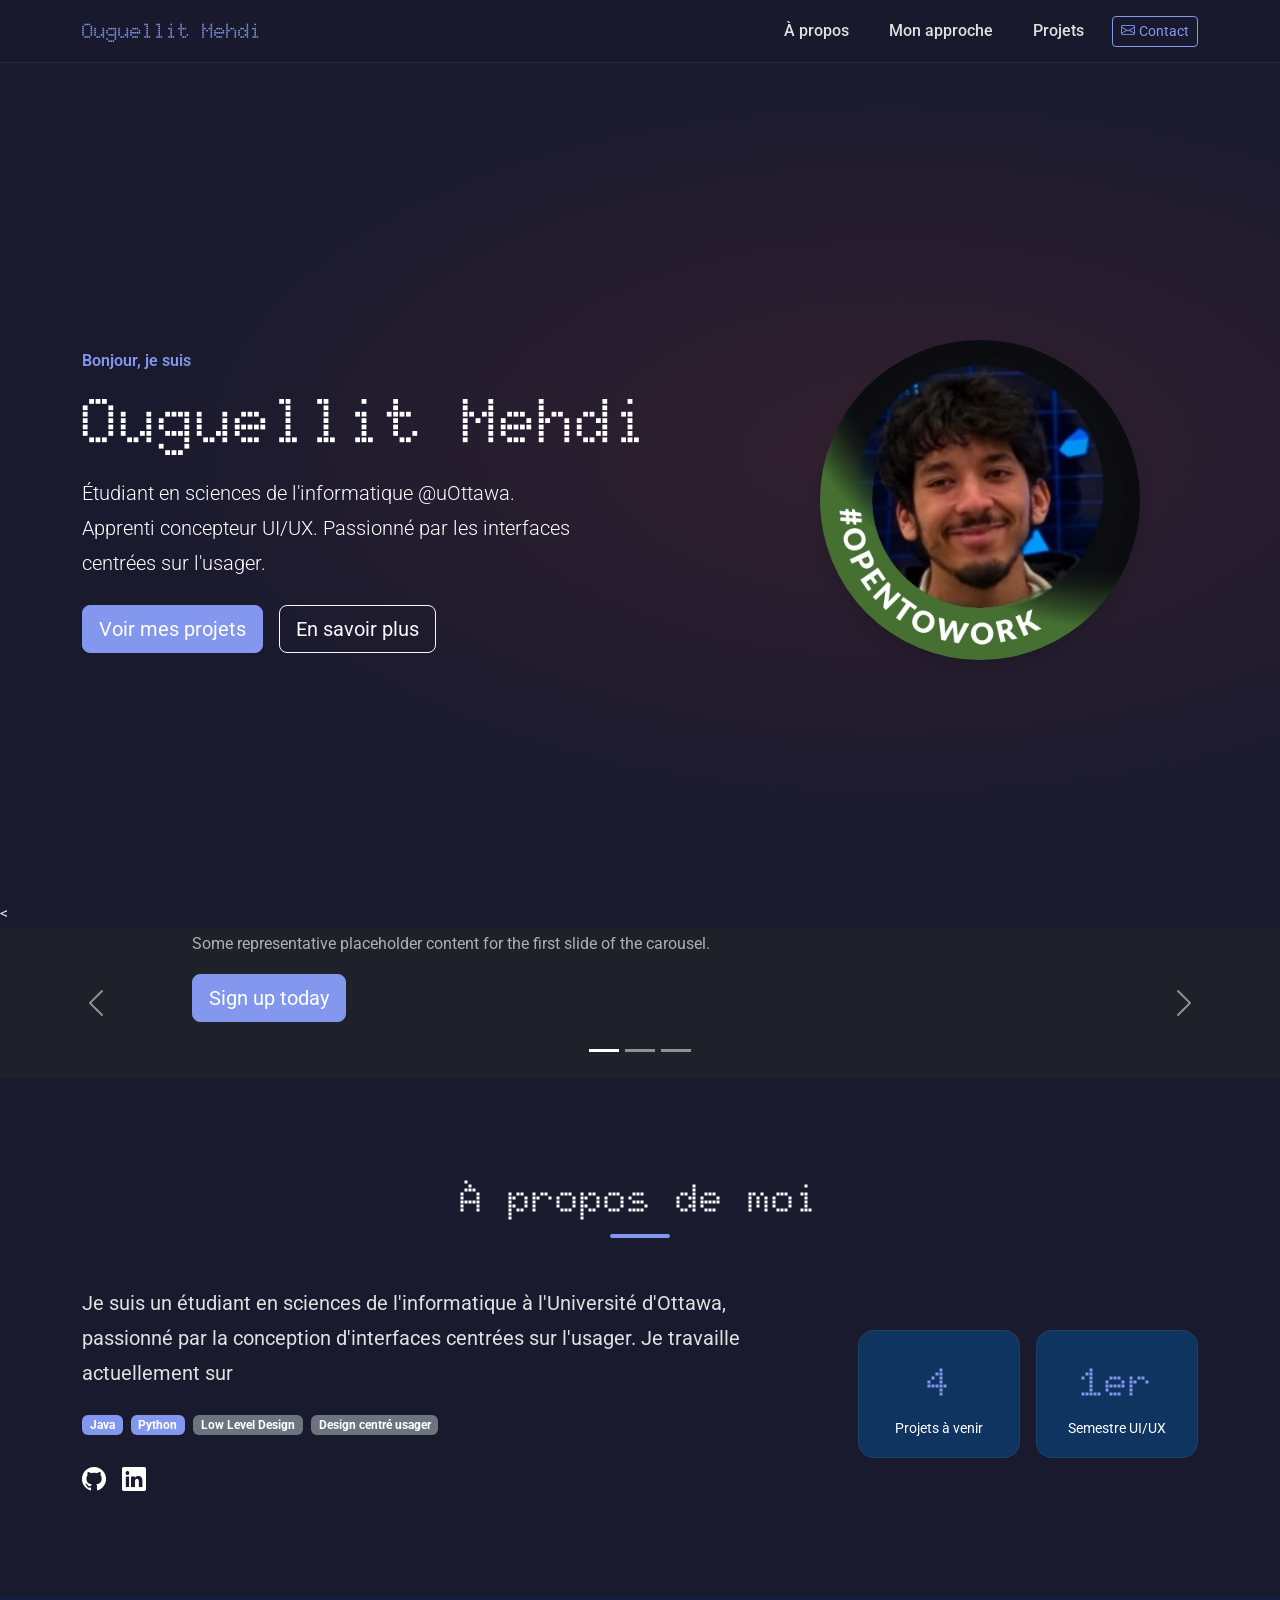
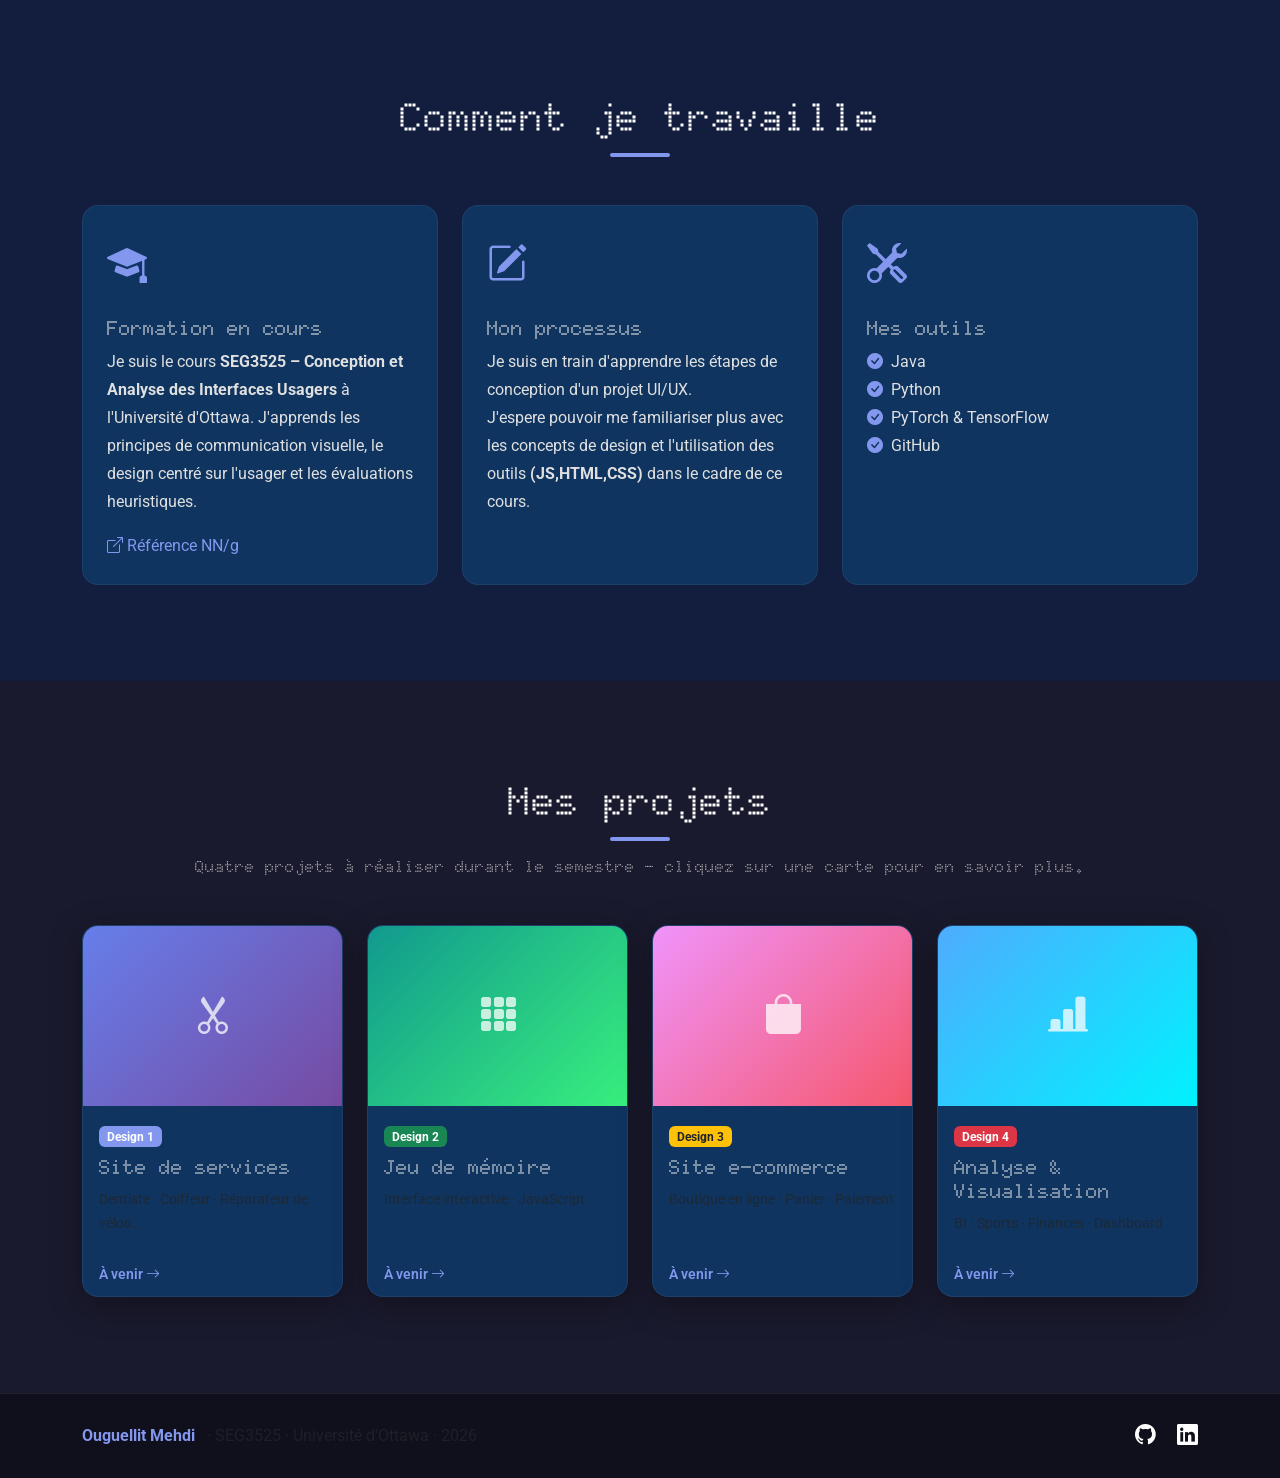
==== 01_structure.html @ 89c8e0b2 "Devoir 1 done" ====
<!DOCTYPE html>
<!--
  SEG3525 – Devoir 1 · Portfolio
-->
<html lang="fr">
<head>
  <meta charset="UTF-8" />
  <meta name="viewport" content="width=device-width, initial-scale=1" />
  <title>Portfolio – Ouguellit Mehdi</title>

  <!-- ── Bootstrap 5.3 CSS ─────────────────────────────────────────── -->
  <link
    href="https://cdn.jsdelivr.net/npm/bootstrap@5.3.3/dist/css/bootstrap.min.css"
    rel="stylesheet"
  />

  <!-- ── Bootstrap Icons ──────────────────────────────────────────── -->
  <link
    rel="stylesheet"
    href="https://cdn.jsdelivr.net/npm/bootstrap-icons@1.11.3/font/bootstrap-icons.min.css"
  />

  <!-- ── Google Fonts ─────────────────────────────────────────────── -->
  <link rel="preconnect" href="https://fonts.googleapis.com" />
  <link rel="preconnect" href="https://fonts.gstatic.com" crossorigin />
  <link
    href="https://fonts.googleapis.com/css2?family=Poppins:wght@400;600;700&family=Inter:wght@300;400;500&display=swap"
    rel="stylesheet"
  />
  <link href="https://fonts.googleapis.com/css2?family=Jersey+10&display=swap" rel="stylesheet">
  <link href='https://fonts.googleapis.com/css?family=Roboto' rel='stylesheet'>
  <link href="https://fonts.googleapis.com/css2?family=Doto:wght@100..900&family=Space+Mono:ital,wght@0,400;0,700;1,400;1,700&display=swap" rel="stylesheet">

  <!-- ── Votre CSS personnalisé ───────────────────────────────────── -->
  <link rel="stylesheet" href="css/02_style.css" />
</head>

<body>

  <!-- ════════════════════════════════════════════════════════════════
       NAVIGATION
       • fixed-top = reste visible en scrollant
       • navbar-expand-lg = menu hamburger sur mobile
       • Les href="#section-id" font défiler la page
  ═══════════════════════════════════════════════════════════════════ -->
  <nav class="navbar navbar-expand-lg fixed-top" id="main-nav">
    <div class="container">
      <!-- Nom / Logo -->
      <a class="navbar-brand fw-bold" href="#hero">Ouguellit Mehdi</a>

      <!-- Bouton hamburger (mobile) -->
      <button
        class="navbar-toggler"
        type="button"
        data-bs-toggle="collapse"
        data-bs-target="#navMenu"
        aria-controls="navMenu"
        aria-expanded="false"
        aria-label="Ouvrir le menu"
      >
        <span class="navbar-toggler-icon"></span>
      </button>

      <!-- Liens de navigation -->
      <div class="collapse navbar-collapse" id="navMenu">
  <ul class="navbar-nav ms-auto align-items-center gap-3"> 
    <li class="nav-item"><a class="nav-link" href="#about">À propos</a></li>
    <li class="nav-item"><a class="nav-link" href="#work">Mon approche</a></li>
    <li class="nav-item"><a class="nav-link" href="#cases">Projets</a></li>

    <li class="nav-item">
      <a class="btn btn-outline-primary btn-sm" href="mailto:mougu007@uottawa.ca">
        <i class="bi bi-envelope me-1"></i>Contact
      </a>
    </li>
  </ul>
</div>

    </div>
  </nav>

  <!-- ════════════════════════════════════════════════════════════════
       SECTION HÉRO  (#hero)
       • min-vh-100 = prend tout l'écran au chargement
       • Remplacez le texte et adaptez la couleur de fond dans style.css
  ═══════════════════════════════════════════════════════════════════ -->
  
  <section id="hero" class="min-vh-100 d-flex align-items-center">
    <div class="container">
      <div class="row align-items-center g-5">

        <!-- Texte de présentation -->
        <div class="col-lg-7">
          <p class="text-primary fw-semibold mb-2">Bonjour, je suis</p>
          <h1 class="display-3 fw-bold mb-3">Ouguellit Mehdi</h1>
          <p class="lead mb-4">
            Étudiant en sciences de l'informatique @uOttawa.<br>
            Apprenti concepteur UI/UX.
            Passionné par les interfaces centrées sur l'usager.
          </p>
          <div class="d-flex flex-wrap gap-3">
            <a href="#cases" class="btn btn-primary btn-lg">Voir mes projets</a>
            <a href="#about" class="btn btn-outline-light btn-lg">En savoir plus</a>
          </div>
        </div>

        <!-- Photo (optionnelle) -->
        <div class="col-lg-5 text-center">
          <!--
            Si vous avez une photo :
              <img src="images/photo.jpg" alt="Photo de [Votre Nom]"
                   class="img-fluid rounded-circle shadow" style="max-width:320px">
            Sinon supprimez ce bloc ou remplacez par une illustration.
          -->
          <img src="images/med.jpeg" alt="Photo de Mehdi"
                   class="img-fluid rounded-circle shadow" style="max-width:320px">

        </div>

      </div>
    </div>
  </section>
  <<div id="myCarousel" class="carousel slide mb-6" data-bs-ride="carousel"> <div class="carousel-indicators"> <button type="button" data-bs-target="#myCarousel" data-bs-slide-to="0" class="active" aria-label="Slide 1" aria-current="true"></button> <button type="button" data-bs-target="#myCarousel" data-bs-slide-to="1" aria-label="Slide 2" class=""></button> <button type="button" data-bs-target="#myCarousel" data-bs-slide-to="2" aria-label="Slide 3" class=""></button> </div> <div class="carousel-inner"> <div class="carousel-item active"> <svg aria-hidden="true" class="bd-placeholder-img " height="100%" preserveAspectRatio="xMidYMid slice" width="100%" xmlns="http://www.w3.org/2000/svg"><rect width="100%" height="100%" fill="var(--bs-secondary-color)"></rect></svg> <div class="container"> <div class="carousel-caption text-start"> <h1>Example headline.</h1> <p class="opacity-75">Some representative placeholder content for the first slide of the carousel.</p> <p><a class="btn btn-lg btn-primary" href="#">Sign up today</a></p> </div> </div> </div> <div class="carousel-item"> <svg aria-hidden="true" class="bd-placeholder-img " height="100%" preserveAspectRatio="xMidYMid slice" width="100%" xmlns="http://www.w3.org/2000/svg"><rect width="100%" height="100%" fill="var(--bs-secondary-color)"></rect></svg> <div class="container"> <div class="carousel-caption"> <h1>Another example headline.</h1> <p>Some representative placeholder content for the second slide of the carousel.</p> <p><a class="btn btn-lg btn-primary" href="#">Learn more</a></p> </div> </div> </div> <div class="carousel-item"> <svg aria-hidden="true" class="bd-placeholder-img " height="100%" preserveAspectRatio="xMidYMid slice" width="100%" xmlns="http://www.w3.org/2000/svg"><rect width="100%" height="100%" fill="var(--bs-secondary-color)"></rect></svg> <div class="container"> <div class="carousel-caption text-end"> <h1>One more for good measure.</h1> <p>Some representative placeholder content for the third slide of this carousel.</p> <p><a class="btn btn-lg btn-primary" href="#">Browse gallery</a></p> </div> </div> </div> </div> <button class="carousel-control-prev" type="button" data-bs-target="#myCarousel" data-bs-slide="prev"> <span class="carousel-control-prev-icon" aria-hidden="true"></span> <span class="visually-hidden">Previous</span> </button> <button class="carousel-control-next" type="button" data-bs-target="#myCarousel" data-bs-slide="next"> <span class="carousel-control-next-icon" aria-hidden="true"></span> <span class="visually-hidden">Next</span> </button> </div>

  <!-- ════════════════════════════════════════════════════════════════
       SECTION À PROPOS  (#about)
       Exigence du devoir : Qui vous êtes, ce que vous aimez.
  ═══════════════════════════════════════════════════════════════════ -->
  <section id="about" class="py-section">
    <div class="container">

      <!-- En-tête de section -->
      <div class="section-header text-center mb-5">
        <h2 class="section-title">À propos de moi</h2>
        <div class="section-divider mx-auto"></div>
      </div>

      <div class="row align-items-center g-5">

        <!-- Texte -->
        <div class="col-lg-8">
          <p class="fs-5 mb-4">
            Je suis un étudiant en sciences de l'informatique à l'Université d'Ottawa,
            passionné par la conception d'interfaces centrées sur l'usager.
            Je travaille actuellement sur 
          </p>

          <!-- Compétences ou hobbies sous forme de badges -->
          <div class="d-flex flex-wrap gap-2 mb-4">
            <span class="badge bg-primary">Java</span>
            <span class="badge bg-primary">Python</span>
            <span class="badge bg-secondary">Low Level Design</span>
            <span class="badge bg-secondary">Design centré usager</span>
            <!-- Ajoutez vos propres compétences -->
          </div>

          <!-- Liens sociaux (optionnel) -->
          <div class="d-flex gap-3">
            <a href="https://github.com/Lyfrano" class="social-link" target="_blank" rel="noopener">
              <i class="bi bi-github fs-4"></i>
            </a>
            <a href="https://linkedin.com/in/mehdi-ouguellit-a7398035b/" class="social-link" target="_blank" rel="noopener">
              <i class="bi bi-linkedin fs-4"></i>
            </a>
          </div>
        </div>

        <!-- Statistiques rapides -->
        <div class="col-lg-4">
          <div class="row g-3">
            <div class="col-6">
              <div class="stat-card text-center p-3">
                <div class="stat-number">4</div>
                <div class="stat-label">Projets à venir</div>
              </div>
            </div>
            <div class="col-6">
              <div class="stat-card text-center p-3">
                <div class="stat-number">1er</div>
                <div class="stat-label">Semestre UI/UX</div>
              </div>
            </div>
          </div>
        </div>

      </div>
    </div>
  </section>

  <!-- ════════════════════════════════════════════════════════════════
       SECTION COMMENT JE TRAVAILLE  (#work)
       Exigence du devoir : votre façon de travailler / votre formation.
  ═══════════════════════════════════════════════════════════════════ -->
  <section id="work" class="py-section bg-section-alt">
    <div class="container">

      <div class="section-header text-center mb-5">
        <h2 class="section-title">Comment je travaille</h2>
        <div class="section-divider mx-auto"></div>
      </div>

      <div class="row g-4">

        <!-- Carte 1 – Formation actuelle -->
        <div class="col-md-4">
          <div class="feature-card h-100 p-4">
            <div class="feature-icon mb-3">
              <i class="bi bi-mortarboard-fill fs-1 text-primary"></i>
            </div>
            <h3 class="h5 fw-bold">Formation en cours</h3>
            <p>
              Je suis le cours
              <strong>SEG3525 – Conception et Analyse des Interfaces Usagers</strong>
              à l'Université d'Ottawa.
              J'apprends les principes de communication visuelle, le design centré
              sur l'usager et les évaluations heuristiques.
            </p>
            <a href="https://www.nngroup.com" target="_blank" rel="noopener"
               class="text-primary text-decoration-none">
              <i class="bi bi-box-arrow-up-right me-1"></i>Référence NN/g
            </a>
          </div>
        </div>

        <!-- Carte 2 – Processus de conception -->
        <div class="col-md-4">
          <div class="feature-card h-100 p-4">
            <div class="feature-icon mb-3">
              <i class="bi bi-pencil-square fs-1 text-primary"></i>
            </div>
            <h3 class="h5 fw-bold">Mon processus</h3>
            <p>
              Je suis en train d'apprendre les étapes de conception d'un projet UI/UX. <br>
              J'espere pouvoir me familiariser plus avec les concepts de design et l'utilisation des outils 
              <strong>(JS,HTML,CSS)</strong>
              dans le cadre de ce cours.
            </p>
          </div>
        </div>

        <!-- Carte 3 – Outils -->
        <div class="col-md-4">
          <div class="feature-card h-100 p-4">
            <div class="feature-icon mb-3">
              <i class="bi bi-tools fs-1 text-primary"></i>
            </div>
            <h3 class="h5 fw-bold">Mes outils</h3>
            <ul class="list-unstyled">
              <li><i class="bi bi-check-circle-fill text-primary me-2"></i>Java</li>
              <li><i class="bi bi-check-circle-fill text-primary me-2"></i>Python</li>
              <li><i class="bi bi-check-circle-fill text-primary me-2"></i>PyTorch & TensorFlow</li>
              <li><i class="bi bi-check-circle-fill text-primary me-2"></i>GitHub</li>
              <!-- Ajoutez vos propres outils -->
            </ul>
          </div>
        </div>

      </div>
    </div>
  </section>

  <!-- ════════════════════════════════════════════════════════════════
       SECTION 4 ÉTUDES DE CAS  (#cases)
       Exigence du devoir : 4 images cliquables → pages placeholder
  ═══════════════════════════════════════════════════════════════════ -->
  <section id="cases" class="py-section">
    <div class="container">

      <div class="section-header text-center mb-5">
        <h2 class="section-title">Mes projets</h2>
        <div class="section-divider mx-auto"></div>
        <h3 class="h6 mt-3">
          Quatre projets à réaliser durant le semestre —
          cliquez sur une carte pour en savoir plus.
        </h3>
      </div>

      <div class="row g-4">

        <!-- ── Projet 1 : Site de services ── -->
        <div class="col-sm-6 col-xl-3">
          <a href="pages/projet1.html" class="text-decoration-none">
            <div class="case-card card h-100">
              <div class="card-img-wrapper">
                <!--
                  Remplacez src par votre vraie image.
                  Pour l'instant : placeholder coloré.
                -->
                <div class="card-placeholder bg-gradient-1 d-flex align-items-center justify-content-center">
                  <i class="bi bi-scissors fs-1 text-white opacity-75"></i>
                </div>
              </div>
              <div class="card-body">
                <span class="badge bg-primary mb-2">Design 1</span>
                <h5 class="card-title">Site de services</h5>
                <p class="card-text text-muted small">
                  Dentiste · Coiffeur · Réparateur de vélos…
                </p>
              </div>
              <div class="card-footer border-0 bg-transparent">
                <span class="text-primary small fw-semibold">
                  À venir <i class="bi bi-arrow-right"></i>
                </span>
              </div>
            </div>
          </a>
        </div>

        <!-- ── Projet 2 : Jeu de mémoire ── -->
        <div class="col-sm-6 col-xl-3">
          <a href="pages/projet2.html" class="text-decoration-none">
            <div class="case-card card h-100">
              <div class="card-img-wrapper">
                <div class="card-placeholder bg-gradient-2 d-flex align-items-center justify-content-center">
                  <i class="bi bi-grid-3x3-gap-fill fs-1 text-white opacity-75"></i>
                </div>
              </div>
              <div class="card-body">
                <span class="badge bg-success mb-2">Design 2</span>
                <h5 class="card-title">Jeu de mémoire</h5>
                <p class="card-text text-muted small">
                  Interface interactive · JavaScript
                </p>
              </div>
              <div class="card-footer border-0 bg-transparent">
                <span class="text-primary small fw-semibold">
                  À venir <i class="bi bi-arrow-right"></i>
                </span>
              </div>
            </div>
          </a>
        </div>

        <!-- ── Projet 3 : E-commerce ── -->
        <div class="col-sm-6 col-xl-3">
          <a href="pages/projet3.html" class="text-decoration-none">
            <div class="case-card card h-100">
              <div class="card-img-wrapper">
                <div class="card-placeholder bg-gradient-3 d-flex align-items-center justify-content-center">
                  <i class="bi bi-bag-fill fs-1 text-white opacity-75"></i>
                </div>
              </div>
              <div class="card-body">
                <span class="badge bg-warning text-dark mb-2">Design 3</span>
                <h5 class="card-title">Site e-commerce</h5>
                <p class="card-text text-muted small">
                  Boutique en ligne · Panier · Paiement
                </p>
              </div>
              <div class="card-footer border-0 bg-transparent">
                <span class="text-primary small fw-semibold">
                  À venir <i class="bi bi-arrow-right"></i>
                </span>
              </div>
            </div>
          </a>
        </div>

        <!-- ── Projet 4 : Analyse / BI ── -->
        <div class="col-sm-6 col-xl-3">
          <a href="pages/projet4.html" class="text-decoration-none">
            <div class="case-card card h-100">
              <div class="card-img-wrapper">
                <div class="card-placeholder bg-gradient-4 d-flex align-items-center justify-content-center">
                  <i class="bi bi-bar-chart-line-fill fs-1 text-white opacity-75"></i>
                </div>
              </div>
              <div class="card-body">
                <span class="badge bg-danger mb-2">Design 4</span>
                <h5 class="card-title">Analyse & Visualisation</h5>
                <p class="card-text text-muted small">
                  BI · Sports · Finances · Dashboard
                </p>
              </div>
              <div class="card-footer border-0 bg-transparent">
                <span class="text-primary small fw-semibold">
                  À venir <i class="bi bi-arrow-right"></i>
                </span>
              </div>
            </div>
          </a>
        </div>

      </div>
    </div>
  </section>

  <!-- ════════════════════════════════════════════════════════════════
       FOOTER
  ═══════════════════════════════════════════════════════════════════ -->
  <footer class="py-4">
    <div class="container">
      <div class="row align-items-center">
        <div class="col-md-6 text-center text-md-start mb-3 mb-md-0">
          <span class="fw-bold text-primary">Ouguellit Mehdi</span>
          <span class="text-muted ms-2">· SEG3525 · Université d'Ottawa · 2026</span>
        </div>
        <div class="col-md-6 text-center text-md-end">
          <a href="https://github.com/Lyfrano" class="social-link me-3" target="_blank" rel="noopener">
            <i class="bi bi-github"></i>
          </a>
          <a href="https://linkedin.com/in/mehdi-ouguellit-a7398035b" class="social-link" target="_blank" rel="noopener">
            <i class="bi bi-linkedin"></i>
          </a>
        </div>
      </div>
    </div>
  </footer>

  <!-- ── Bootstrap JS (nécessaire pour la navbar mobile) ─────────── -->
  <script
    src="https://cdn.jsdelivr.net/npm/bootstrap@5.3.3/dist/js/bootstrap.bundle.min.js"
  ></script>

  <!-- ── Votre JS personnalisé ─────────────────────────────────────── -->
  <script src="js/07_main.js"></script>
---- css/02_style.css ----
/*
  SEG3525 – Devoir 1 · Portfolio
  FICHIER 02 : CSS personnalisé
  ──────────────────────────────────────────────────────────────────
  Ce fichier complète Bootstrap.  Il utilise des variables CSS
  (custom properties) pour faciliter la personnalisation du thème.

  COMMENT PERSONNALISER :
  1. Changez les valeurs dans :root (couleurs, polices, espacements).
  2. Ne modifiez pas les commentaires de section — ils vous guident.
  3. Regardez le résultat dans le navigateur (F5 pour rafraîchir).
*/

/* ══════════════════════════════════════════════════════════════════
   1. VARIABLES DE THÈME  (modifiez ici pour changer tout le site)
══════════════════════════════════════════════════════════════════ */
:root {
  /* ── Couleurs principales ── */
  --color-primary:      #8297ed;   /* Accent / CTA – rouge-orange vif     */
  --color-primary-dark: #ec7883;   /* Survol des boutons primaires          */
  --color-dark:         #1A1A2E;   /* Fond général – navy profond           */
  --color-dark-alt:     #00276a49;   /* Fond sections alternées               */
  --color-card:         #0F3460;   /* Fond des cartes                       */

  /* ── Couleurs de texte ── */
  --color-text:         #E0E0E0;   /* Corps de texte principal              */
  --color-text-muted:   #ffffff;   /* Texte secondaire / légendes           */
  --color-heading:      #FFFFFF;   /* Titres h1–h4                          */

  /* ── Typographie ── */
  --font-heading: "Doto", sans-serif;  /* Titres et sous-titres          */
  --font-body:    "Roboto";  /* Corps de texte                  */
  --font-size-base: 1rem;                 /* 16px par défaut                 */
  --line-height:    1.75;                 /* Hauteur de ligne lisible        */

  /* ── Espacements des sections ── */
  --section-padding: 6rem 0;

  /* ── Bords arrondis ── */
  --border-radius-card: 1rem;
  --border-radius-btn:  0.5rem;

  /* ── Ombres ── */
  --shadow-card: 0 8px 32px rgba(0, 0, 0, 0.35);
  --shadow-hover: 0 16px 48px rgba(233, 79, 55, 0.25);

  /* ── Transitions ── */
  --transition: all 0.3s ease;
}


/* ══════════════════════════════════════════════════════════════════
   2. RESET & BASE
══════════════════════════════════════════════════════════════════ */
*, *::before, *::after {
  box-sizing: border-box;
  margin: 0;
  padding: 0;
}

html {
  scroll-behavior: smooth;          /* Défilement doux pour les ancres     */
  font-size: var(--font-size-base);
}

body {
  font-family: var(--font-body);
  background-color: var(--color-dark);
  color: var(--color-text);
  line-height: var(--line-height);
  overflow-x: hidden;               /* Évite le défilement horizontal      */
}

/* Surcharge de la couleur primaire Bootstrap */
.text-primary   { color: var(--color-primary) !important; }
.bg-primary     { background-color: var(--color-primary) !important; }
.btn-primary    { background-color: var(--color-primary);
                  border-color: var(--color-primary); }
.btn-primary:hover { background-color: var(--color-primary-dark);
                     border-color: var(--color-primary-dark); }
.btn-outline-primary { color: var(--color-primary);
                       border-color: var(--color-primary); }
.btn-outline-primary:hover { background-color: var(--color-primary);
                              color: #fff; }


/* ══════════════════════════════════════════════════════════════════
   3. TYPOGRAPHIE
══════════════════════════════════════════════════════════════════ */
h1, h2, h3, h4, h5, h6 {
  font-family: var(--font-heading);
  color: var(--color-heading);
  line-height: 1.2;
}

/*
  Hiérarchie visuelle des tailles (principe du cours) :
  h1 → 3.5rem  ·  h2 → 2.5rem  ·  h3 → 1.75rem  ·  h4 → 1.25rem
*/
h1 { font-size: clamp(2rem, 5vw, 3.5rem); }
h2 { font-size: clamp(1.75rem, 3.5vw, 2.5rem); }
h3 { font-size: 1.5rem; }

p { color: var(--color-text); }

a {
  color: var(--color-primary);
  text-decoration: none;
  transition: var(--transition);
}
a:hover { color: var(--color-primary-dark); }


/* ══════════════════════════════════════════════════════════════════
   4. NAVIGATION
══════════════════════════════════════════════════════════════════ */
#main-nav {
  background: rgba(26, 26, 46, 0.95);
  backdrop-filter: blur(12px);
  -webkit-backdrop-filter: blur(12px);
  border-bottom: 1px solid rgba(255, 255, 255, 0.07);
  transition: var(--transition);
}

/* Navbar transparente sur la section héro, opaque au défilement */
#main-nav.scrolled {
  background: rgba(26, 26, 46, 1);
  box-shadow: 0 4px 20px rgba(0, 0, 0, 0.4);
}

.navbar-brand {
  color: var(--color-primary) !important;
  font-family: var(--font-heading);
  font-weight: 700;
  font-size: 1.3rem;
}

.nav-link {
  color: var(--color-text) !important;
  font-weight: 500;
  padding: 0.5rem 0.75rem !important;
  transition: var(--transition);
}
.nav-link:hover,
.nav-link.active {
  color: var(--color-primary) !important;
}

.navbar-toggler { border-color: rgba(255,255,255,0.2); }
.navbar-toggler-icon {
  filter: invert(1) brightness(0.8);
}


/* ══════════════════════════════════════════════════════════════════
   5. HÉROS
══════════════════════════════════════════════════════════════════ */
#hero {
  padding-top: 100px;  /* Espace pour la navbar fixed */
  min-height: 100vh;
  background: radial-gradient(ellipse at 70% 50%, rgba(233,79,55,0.12) 0%, transparent 60%),
              var(--color-dark);
}

#hero h1 { font-size: clamp(2.5rem, 6vw, 4rem); }

#hero .lead {
  font-size: clamp(1rem, 2vw, 1.25rem);
  color: var(--color-text-muted);
  max-width: 560px;
}

/* Avatar placeholder (si pas de photo) */
.hero-avatar {
  width: 280px;
  height: 280px;
  border-radius: 50%;
  background: rgba(233,79,55,0.08);
  display: flex;
  align-items: center;
  justify-content: center;
  border: 2px solid rgba(233,79,55,0.2);
}


/* ══════════════════════════════════════════════════════════════════
   6. SECTIONS – en-têtes et rythme
══════════════════════════════════════════════════════════════════ */
.py-section { padding: var(--section-padding); }

.bg-section-alt { background-color: var(--color-dark-alt); }

.section-title {
  font-family: var(--font-heading);
  font-weight: 700;
}

/* Ligne décorative sous les titres de section */
.section-divider {
  width: 60px;
  height: 4px;
  background: var(--color-primary);
  border-radius: 2px;
  margin-top: 0.75rem;
}


/* ══════════════════════════════════════════════════════════════════
   7. STATISTIQUES (section À propos)
══════════════════════════════════════════════════════════════════ */
.stat-card {
  background: var(--color-card);
  border-radius: var(--border-radius-card);
  border: 1px solid rgba(255,255,255,0.06);
}

.stat-number {
  font-family: var(--font-heading);
  font-size: 2.5rem;
  font-weight: 700;
  color: var(--color-primary);
}

.stat-label {
  font-size: 0.85rem;
  color: var(--color-text-muted);
}


/* ══════════════════════════════════════════════════════════════════
   8. CARTES DE FONCTIONNALITÉS (section Comment je travaille)
══════════════════════════════════════════════════════════════════ */
.feature-card {
  background: var(--color-card);
  border: 1px solid rgba(255,255,255,0.06);
  border-radius: var(--border-radius-card);
  transition: var(--transition);
}

.feature-card:hover {
  transform: translateY(-6px);
  box-shadow: var(--shadow-hover);
  border-color: rgba(233,79,55,0.3);
}

.feature-icon { color: var(--color-primary); }


/* ══════════════════════════════════════════════════════════════════
   9. CARTES DES ÉTUDES DE CAS
══════════════════════════════════════════════════════════════════ */
.case-card {
  background: var(--color-card);
  border: 1px solid rgba(255,255,255,0.06);
  border-radius: var(--border-radius-card);
  overflow: hidden;
  transition: var(--transition);
  box-shadow: var(--shadow-card);
  color: var(--color-text);
}

.case-card:hover {
  transform: translateY(-8px);
  box-shadow: var(--shadow-hover);
  border-color: rgba(233,79,55,0.4);
}

/* Image de carte (placeholder coloré) */
.card-img-wrapper { overflow: hidden; }

.card-placeholder {
  height: 180px;
  width: 100%;
  transition: transform 0.4s ease;
}

.case-card:hover .card-placeholder { transform: scale(1.05); }

/* Dégradés pour les placeholders de chaque projet */
.bg-gradient-1 { background: linear-gradient(135deg, #667eea 0%, #764ba2 100%); }
.bg-gradient-2 { background: linear-gradient(135deg, #11998e 0%, #38ef7d 100%); }
.bg-gradient-3 { background: linear-gradient(135deg, #f093fb 0%, #f5576c 100%); }
.bg-gradient-4 { background: linear-gradient(135deg, #4facfe 0%, #00f2fe 100%); }

.card-title  { color: var(--color-heading); font-weight: 600; }
.card-text   { color: var(--color-text-muted); }


/* ══════════════════════════════════════════════════════════════════
   10. LIENS SOCIAUX
══════════════════════════════════════════════════════════════════ */
.social-link {
  color: var(--color-text-muted);
  font-size: 1.3rem;
  transition: var(--transition);
}
.social-link:hover { color: var(--color-primary); transform: translateY(-3px); }


/* ══════════════════════════════════════════════════════════════════
   11. FOOTER
══════════════════════════════════════════════════════════════════ */
footer {
  background: rgba(0, 0, 0, 0.4);
  border-top: 1px solid rgba(255, 255, 255, 0.07);
}


/* ══════════════════════════════════════════════════════════════════
   12. UTILITAIRES CUSTOM
══════════════════════════════════════════════════════════════════ */
/* Scrollbar sombre */
::-webkit-scrollbar        { width: 8px; }
::-webkit-scrollbar-track  { background: var(--color-dark); }
::-webkit-scrollbar-thumb  { background: var(--color-primary); border-radius: 4px; }

/* Sélection de texte */
::selection { background: var(--color-primary); color: #fff; }


/* ══════════════════════════════════════════════════════════════════
   13. RESPONSIVE  (Bootstrap gère la grille — ajustements fins ici)
══════════════════════════════════════════════════════════════════ */
@media (max-width: 768px) {
  :root { --section-padding: 4rem 0; }

  #hero { padding-top: 80px; text-align: center; }
  #hero .lead { margin: 0 auto 1.5rem; }
  #hero .d-flex { justify-content: center; }

  .hero-avatar { width: 200px; height: 200px; }
  .hero-avatar i { font-size: 8rem !important; }
}
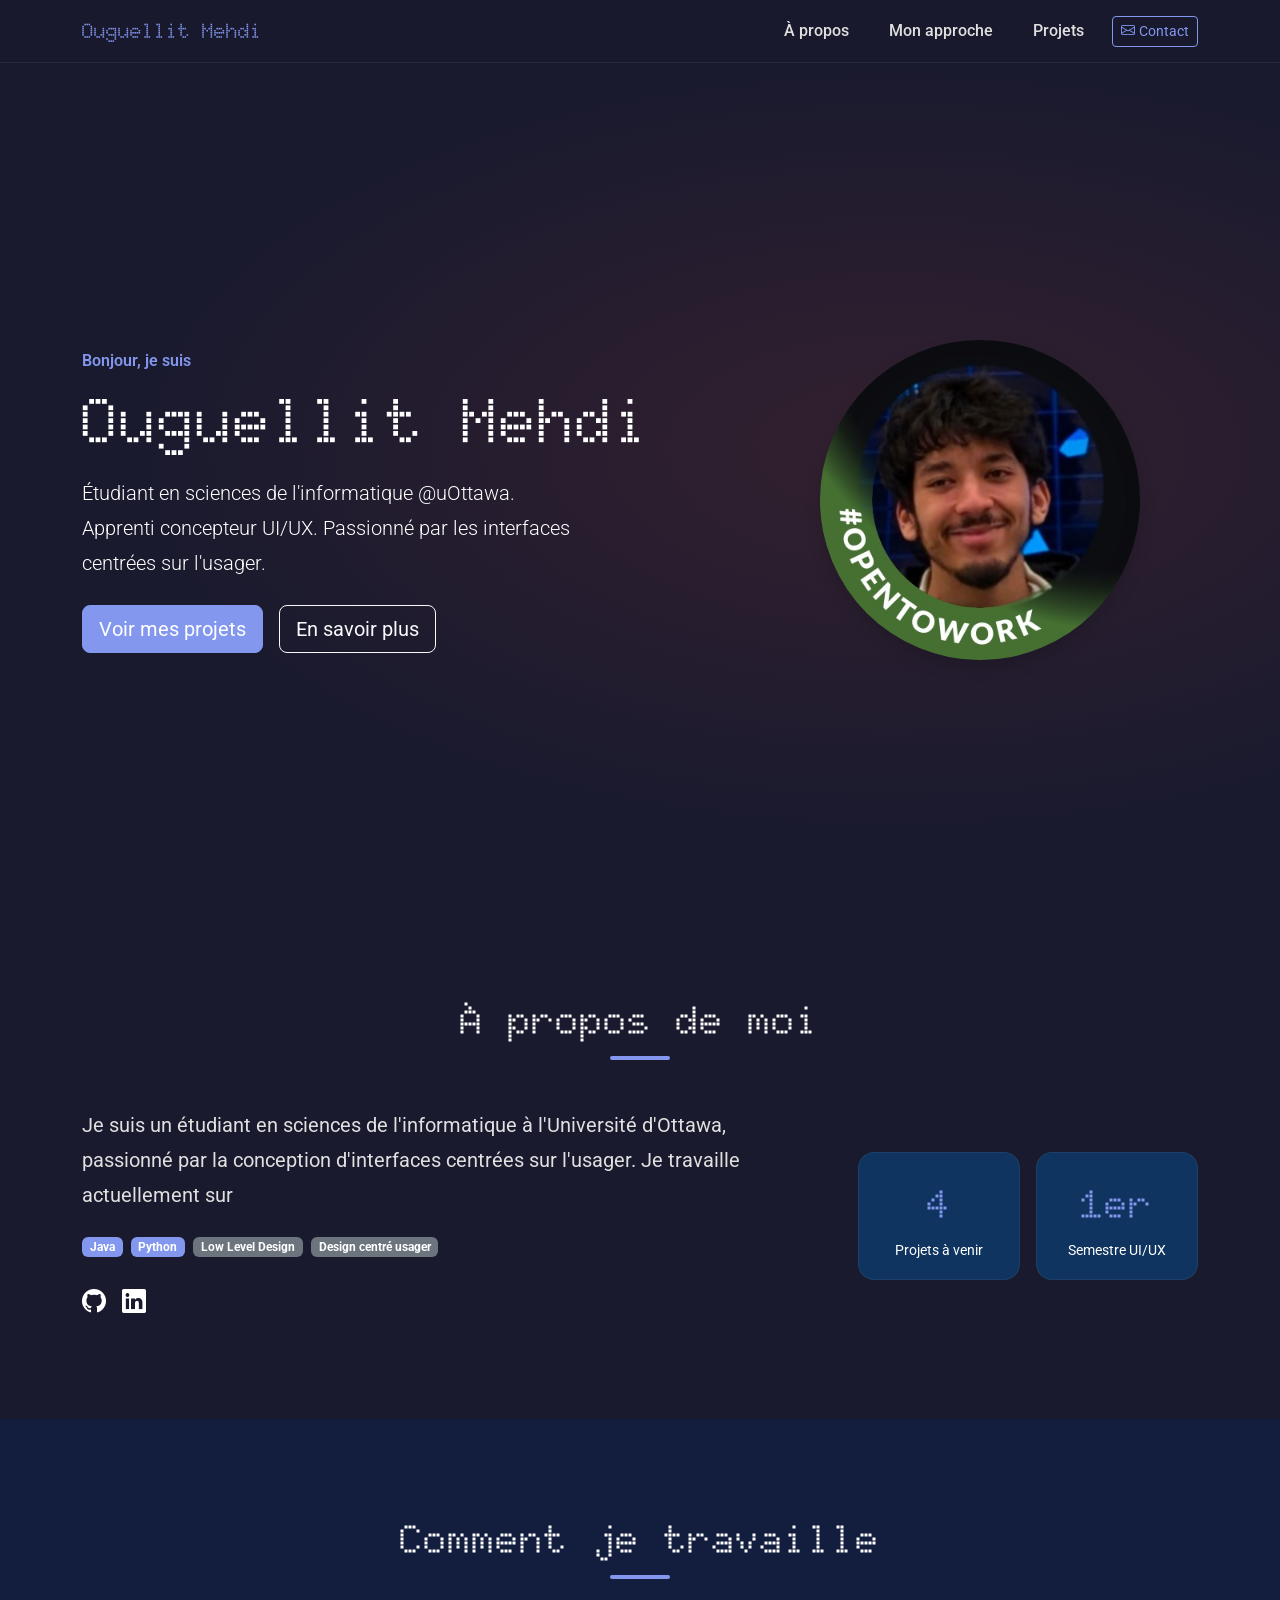
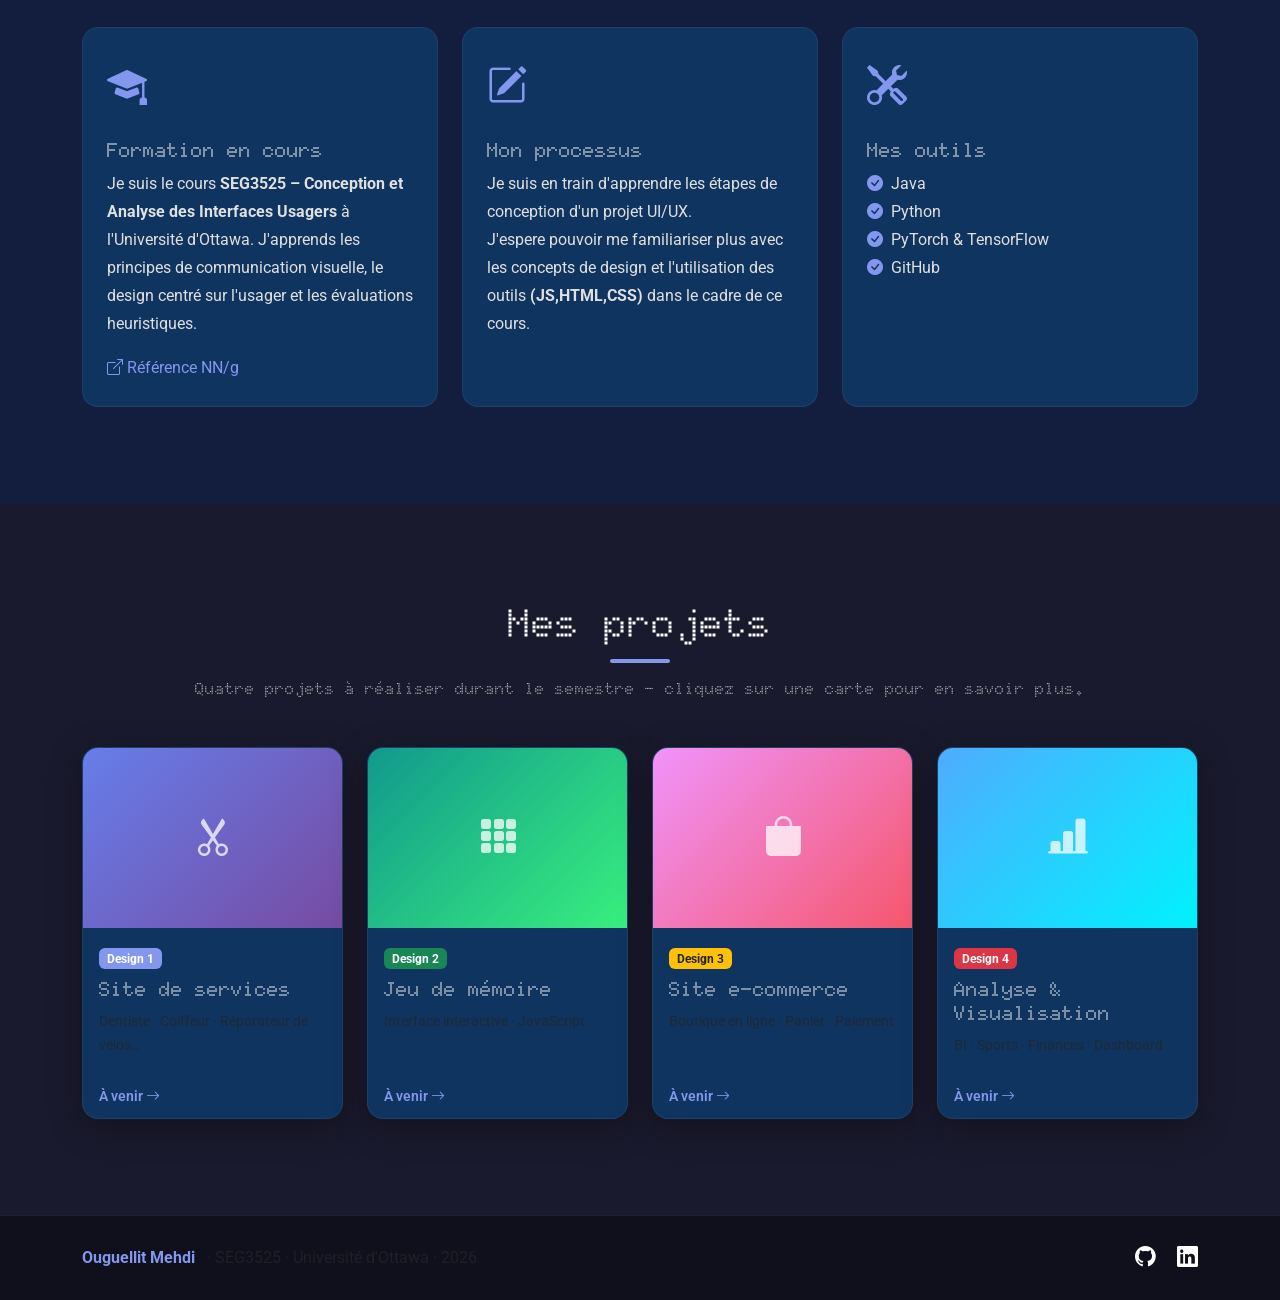
==== commit 5cdff9ec: "\removed carousel" ====
--- a/01_structure.html
+++ b/01_structure.html
@@ -120,8 +120,6 @@
       </div>
     </div>
   </section>
-  <<div id="myCarousel" class="carousel slide mb-6" data-bs-ride="carousel"> <div class="carousel-indicators"> <button type="button" data-bs-target="#myCarousel" data-bs-slide-to="0" class="active" aria-label="Slide 1" aria-current="true"></button> <button type="button" data-bs-target="#myCarousel" data-bs-slide-to="1" aria-label="Slide 2" class=""></button> <button type="button" data-bs-target="#myCarousel" data-bs-slide-to="2" aria-label="Slide 3" class=""></button> </div> <div class="carousel-inner"> <div class="carousel-item active"> <svg aria-hidden="true" class="bd-placeholder-img " height="100%" preserveAspectRatio="xMidYMid slice" width="100%" xmlns="http://www.w3.org/2000/svg"><rect width="100%" height="100%" fill="var(--bs-secondary-color)"></rect></svg> <div class="container"> <div class="carousel-caption text-start"> <h1>Example headline.</h1> <p class="opacity-75">Some representative placeholder content for the first slide of the carousel.</p> <p><a class="btn btn-lg btn-primary" href="#">Sign up today</a></p> </div> </div> </div> <div class="carousel-item"> <svg aria-hidden="true" class="bd-placeholder-img " height="100%" preserveAspectRatio="xMidYMid slice" width="100%" xmlns="http://www.w3.org/2000/svg"><rect width="100%" height="100%" fill="var(--bs-secondary-color)"></rect></svg> <div class="container"> <div class="carousel-caption"> <h1>Another example headline.</h1> <p>Some representative placeholder content for the second slide of the carousel.</p> <p><a class="btn btn-lg btn-primary" href="#">Learn more</a></p> </div> </div> </div> <div class="carousel-item"> <svg aria-hidden="true" class="bd-placeholder-img " height="100%" preserveAspectRatio="xMidYMid slice" width="100%" xmlns="http://www.w3.org/2000/svg"><rect width="100%" height="100%" fill="var(--bs-secondary-color)"></rect></svg> <div class="container"> <div class="carousel-caption text-end"> <h1>One more for good measure.</h1> <p>Some representative placeholder content for the third slide of this carousel.</p> <p><a class="btn btn-lg btn-primary" href="#">Browse gallery</a></p> </div> </div> </div> </div> <button class="carousel-control-prev" type="button" data-bs-target="#myCarousel" data-bs-slide="prev"> <span class="carousel-control-prev-icon" aria-hidden="true"></span> <span class="visually-hidden">Previous</span> </button> <button class="carousel-control-next" type="button" data-bs-target="#myCarousel" data-bs-slide="next"> <span class="carousel-control-next-icon" aria-hidden="true"></span> <span class="visually-hidden">Next</span> </button> </div>
-
   <!-- ════════════════════════════════════════════════════════════════
        SECTION À PROPOS  (#about)
        Exigence du devoir : Qui vous êtes, ce que vous aimez.
@@ -279,7 +277,7 @@
 
         <!-- ── Projet 1 : Site de services ── -->
         <div class="col-sm-6 col-xl-3">
-          <a href="pages/projet1.html" class="text-decoration-none">
+          <a href="https://lyfrano.github.io/universal-pizza/" class="text-decoration-none">
             <div class="case-card card h-100">
               <div class="card-img-wrapper">
                 <!--
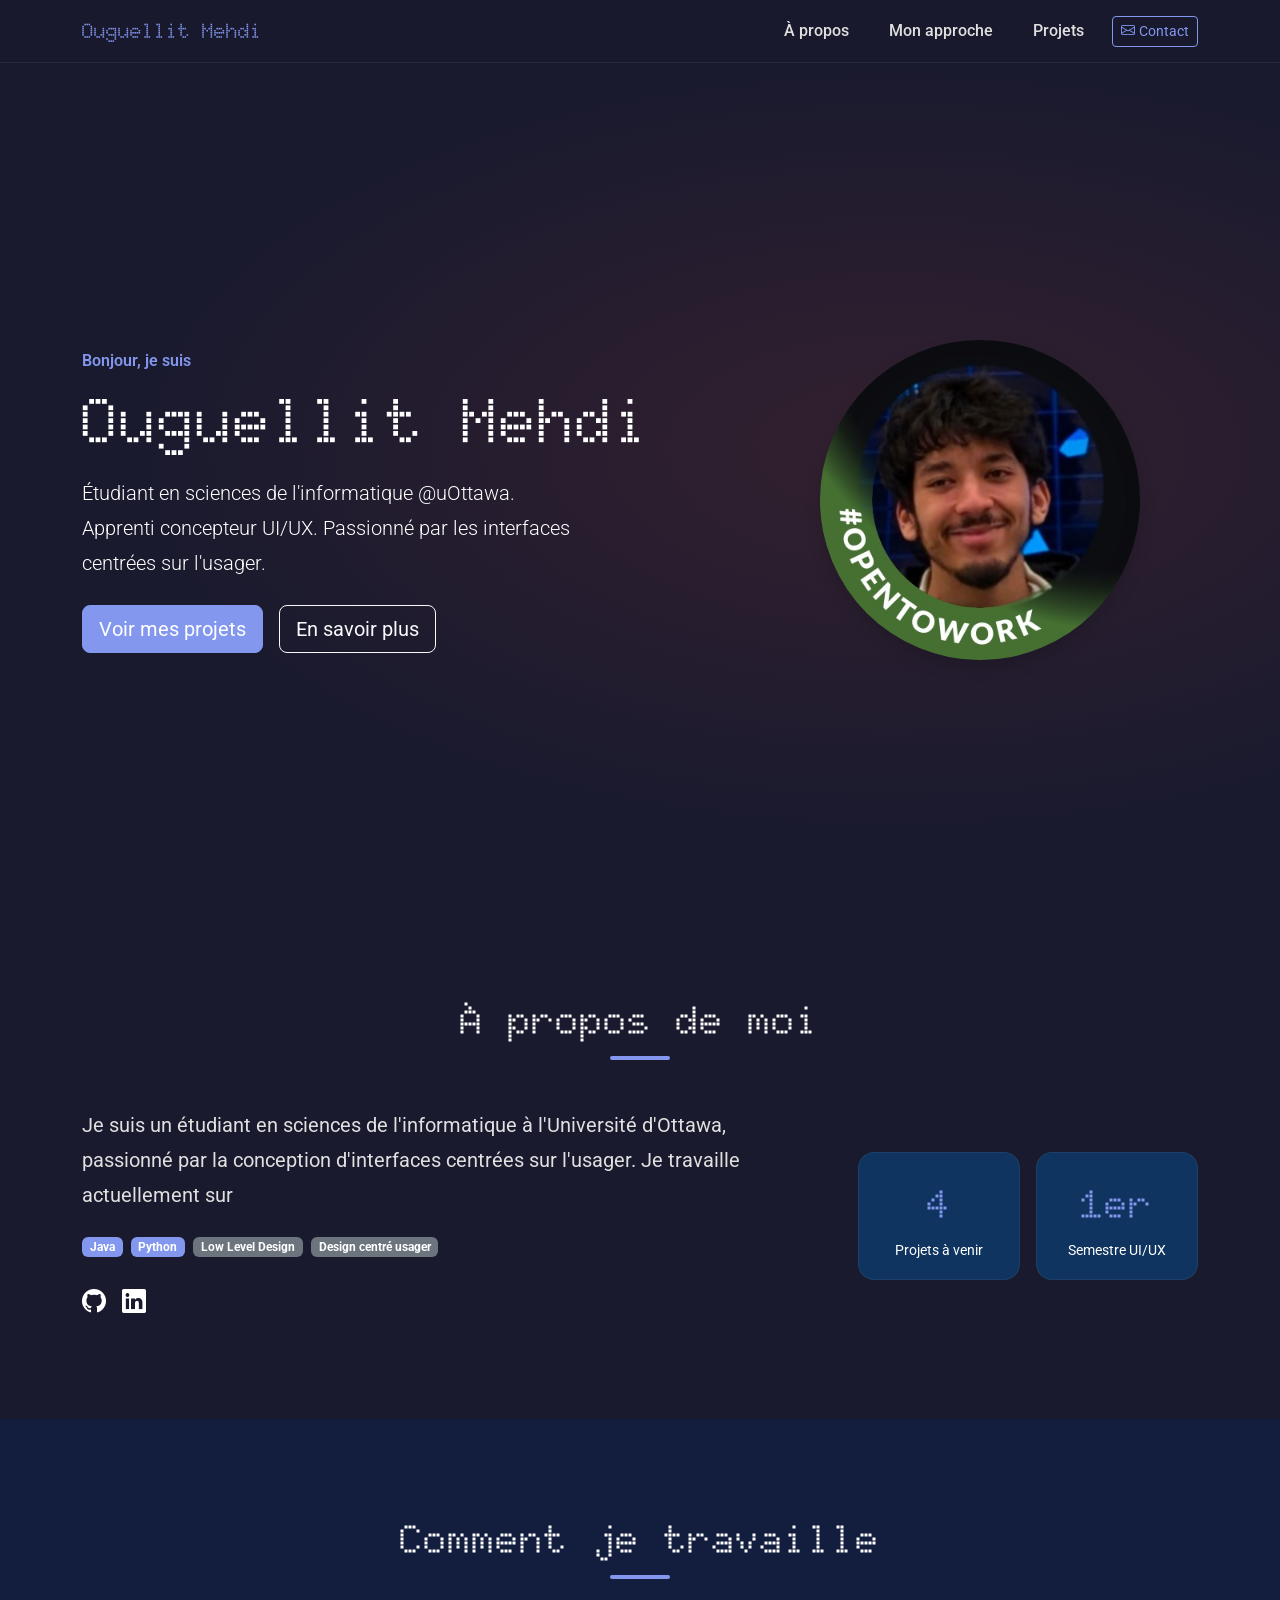
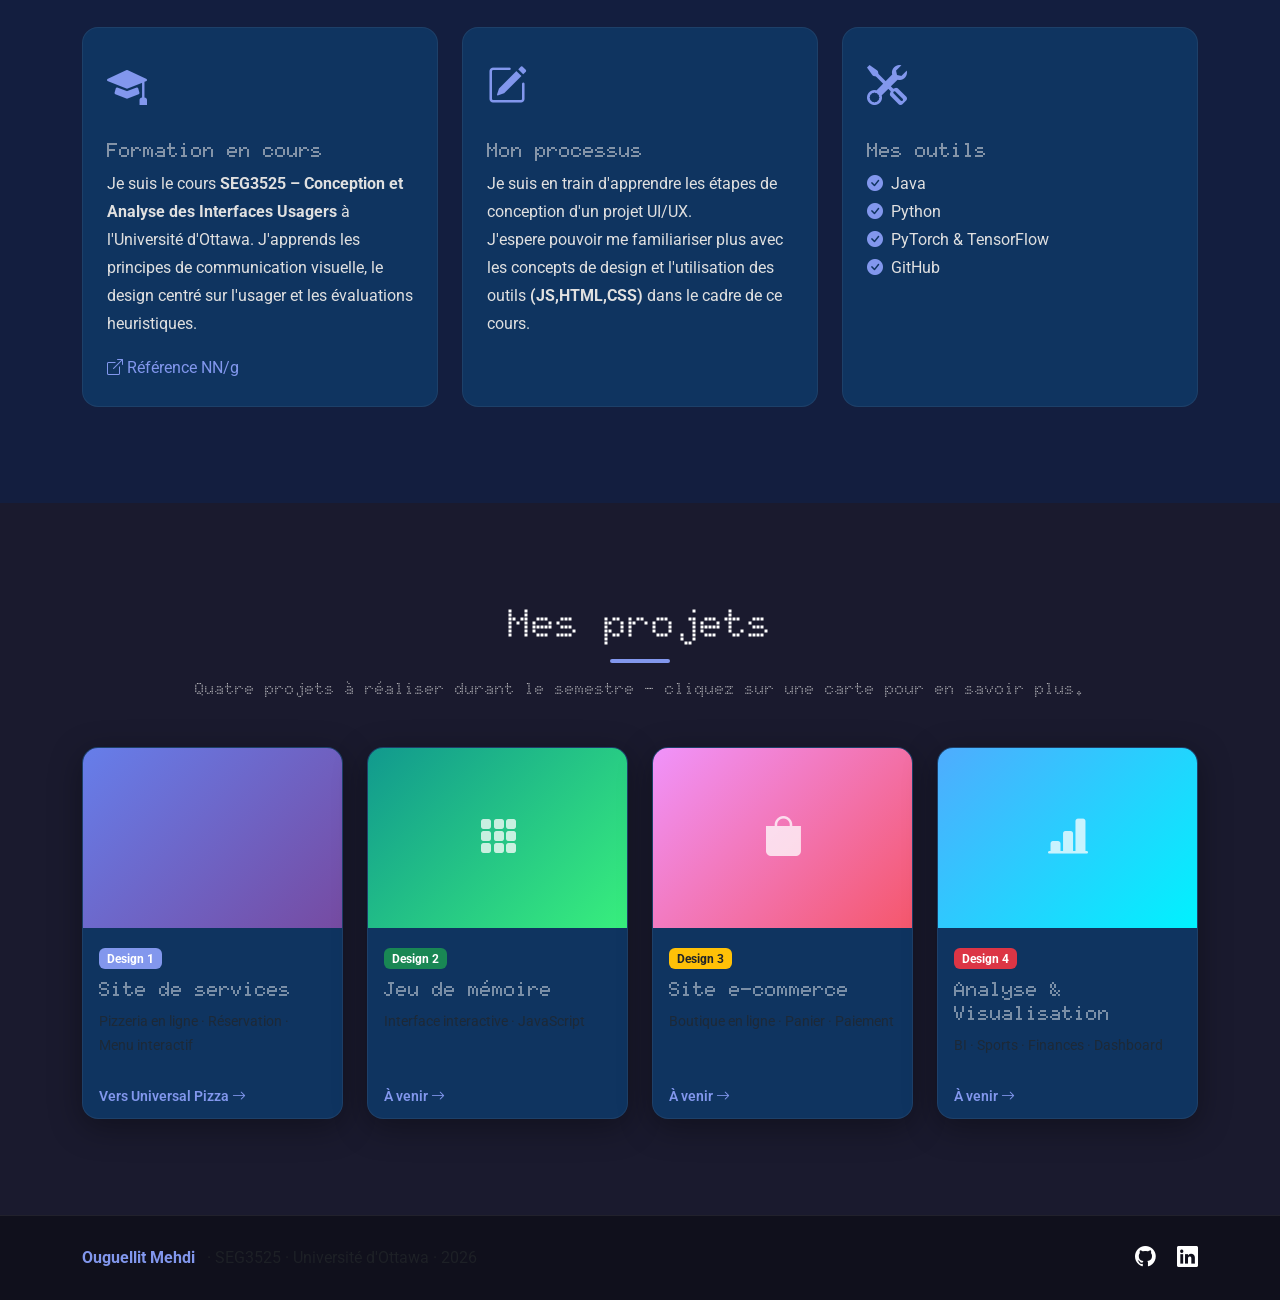
==== commit 1baf342a: "logo change" ====
--- a/01_structure.html
+++ b/01_structure.html
@@ -285,19 +285,19 @@
                   Pour l'instant : placeholder coloré.
                 -->
                 <div class="card-placeholder bg-gradient-1 d-flex align-items-center justify-content-center">
-                  <i class="bi bi-scissors fs-1 text-white opacity-75"></i>
+                  <i class="bi bi-fork-knife fs-1 text-white opacity-75"></i>
                 </div>
               </div>
               <div class="card-body">
                 <span class="badge bg-primary mb-2">Design 1</span>
                 <h5 class="card-title">Site de services</h5>
                 <p class="card-text text-muted small">
-                  Dentiste · Coiffeur · Réparateur de vélos…
+                  Pizzeria en ligne · Réservation · Menu interactif
                 </p>
               </div>
               <div class="card-footer border-0 bg-transparent">
                 <span class="text-primary small fw-semibold">
-                  À venir <i class="bi bi-arrow-right"></i>
+                  Vers Universal Pizza <i class="bi bi-arrow-right"></i>
                 </span>
               </div>
             </div>
